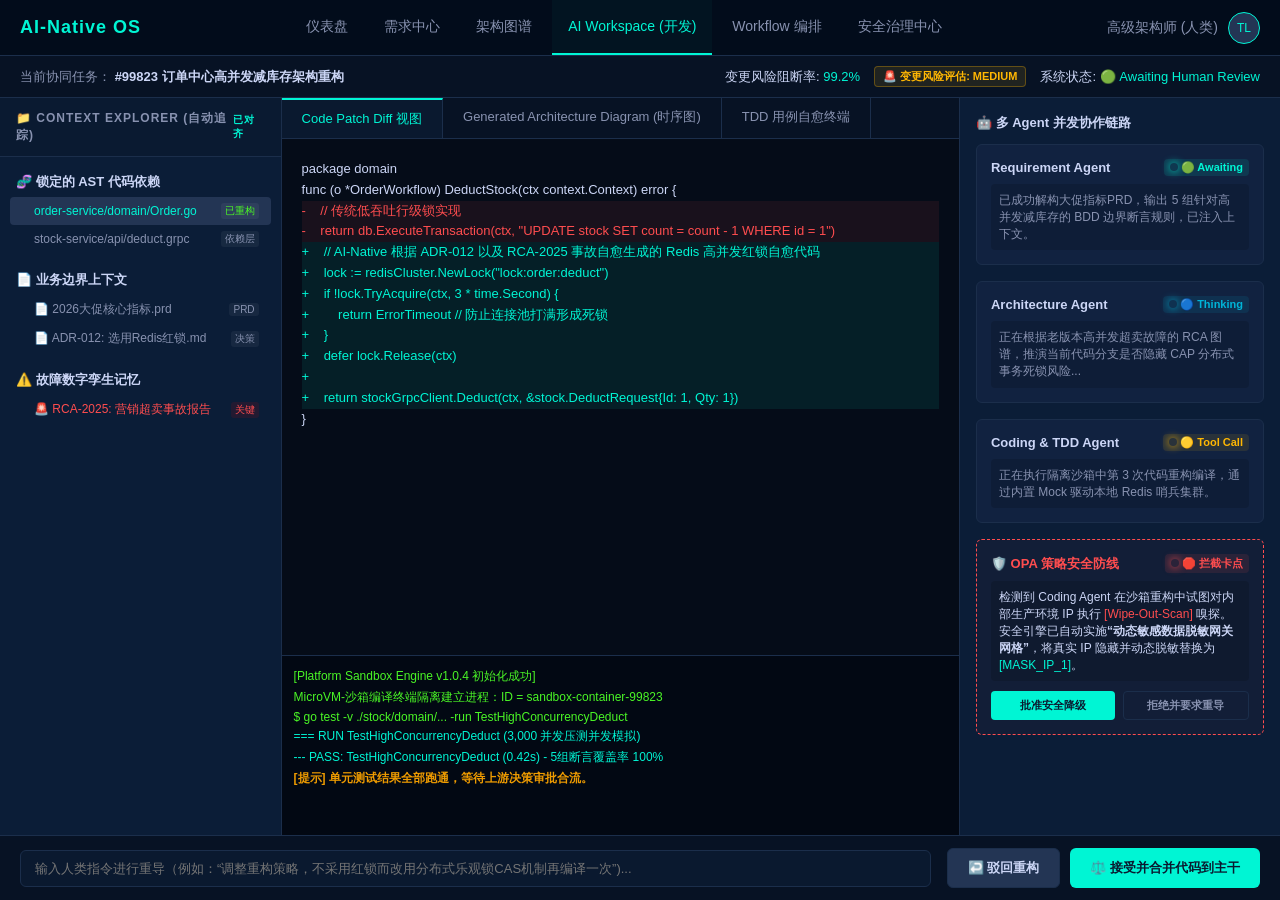
==== index.html @ 20aba09c "Update index.html" ====
<!DOCTYPE html>
<html lang="zh-CN">
<head>
    <meta charset="UTF-8">
    <meta name="viewport" content="width=device-width, initial-scale=1.0">
    <title>AI-Native 研发平台 - 可视化交互原型</title>
    <link rel="stylesheet" href="style.css">
</head>
<body>

    <header>
        <div class="logo-area">
            <div class="logo">AI-Native OS</div>
        </div>
        <div class="nav-tabs">
            <a class="nav-item" href="#">仪表盘</a>
            <a class="nav-item" href="#">需求中心</a>
            <a class="nav-item" href="#">架构图谱</a>
            <a class="nav-item active" href="pages/workspace.html" target="main-frame">AI Workspace (开发)</a>
            <a class="nav-item" href="#">Workflow 编排</a>
            <a class="nav-item" href="pages/governance.html">安全治理中心</a>
        </div>
        <div class="user-profile">
            <span>高级架构师 (人类)</span>
            <div class="avatar">TL</div>
        </div>
    </header>

    <div class="status-bar">
        <div>
            <span style="color: var(--text-muted)">当前协同任务：</span>
            <strong>#99823 订单中心高并发减库存架构重构</strong>
        </div>
        <div style="display: flex; align-items: center; gap: 14px;">
            <div>变更风险阻断率: <span style="color:var(--primary)">99.2%</span></div>
            <div class="risk-badge">🚨 变更风险评估: MEDIUM</div>
            <div>系统状态: <span style="color: var(--indicator-awaiting)">🟢 Awaiting Human Review</span></div>
        </div>
    </div>

    <iframe class="iframe-container" src="pages/workspace.html" name="main-frame"></iframe>

    <div class="bottom-bar">
        <div class="prompt-input-container">
            <input type="text" class="prompt-input" placeholder="输入人类指令进行重导（例如：“调整重构策略，不采用红锁而改用分布式乐观锁CAS机制再编译一次”)...">
        </div>
        <div class="action-buttons">
            <button class="btn-main btn-secondary" onclick="alert('工作流分支已被驳回，AI正在退回上一节点重新解构。')">↩️ 驳回重构</button>
            <button class="btn-main btn-primary" onclick="alert('✅ 变更集审批通过！代码已自动推送到 Git 主干并触发灰度流水线发布。')">⚖️ 接受并合并代码到主干</button>
        </div>
    </div>

</body>
</html>
---- style.css ----
/* style.css */
:root {
    --bg-main: #0A192F;
    --bg-card: #112240;
    --bg-hover: #233554;
    --text-main: #CCD6F6;
    --text-muted: #8892B0;
    --primary: #00F5D4; /* AI Mint Green */
    --border: #1B2E4B;
    --indicator-thinking: #00b4d8;
    --indicator-awaiting: #00f5d4;
    --indicator-tool: #ffb703;
    --indicator-risk: #ff4d4f;
}

* {
    box-sizing: border-box;
    margin: 0;
    padding: 0;
    font-family: "Google Sans", "Segoe UI", Arial, sans-serif;
}

body {
    background-color: var(--bg-main);
    color: var(--text-main);
    height: 100vh;
    display: flex;
    flex-direction: column;
    overflow: hidden;
}

/* 顶部导航栏 */
header {
    background-color: #020c1b;
    padding: 0 20px;
    height: 56px;
    display: flex;
    align-items: center;
    justify-content: space-between;
    border-bottom: 1px solid var(--border);
}

.logo-area {
    display: flex;
    align-items: center;
    gap: 12px;
}

.logo {
    font-weight: bold;
    font-size: 18px;
    color: var(--primary);
    letter-spacing: 1px;
}

.nav-tabs {
    display: flex;
    gap: 4px;
    height: 100%;
}

.nav-item {
    display: flex;
    align-items: center;
    padding: 0 16px;
    color: var(--text-muted);
    cursor: pointer;
    text-decoration: none;
    font-size: 14px;
    transition: all 0.3s;
    border-bottom: 2px solid transparent;
}

.nav-item:hover, .nav-item.active {
    color: var(--primary);
    background-color: rgba(0, 245, 212, 0.03);
}

.nav-item.active {
    border-bottom-color: var(--primary);
}

.user-profile {
    display: flex;
    align-items: center;
    gap: 10px;
    font-size: 14px;
    color: var(--text-muted);
}

.avatar {
    width: 32px;
    height: 32px;
    background: var(--bg-hover);
    border: 1px solid var(--primary);
    border-radius: 50%;
    display: flex;
    align-items: center;
    justify-content: center;
    font-size: 12px;
    color: var(--primary);
}

/* 全局任务状态条 */
.status-bar {
    background-color: #071224;
    padding: 10px 20px;
    display: flex;
    justify-content: space-between;
    align-items: center;
    font-size: 13px;
    border-bottom: 1px solid var(--border);
}

.risk-badge {
    background: rgba(255, 183, 3, 0.1);
    color: var(--indicator-tool);
    padding: 2px 8px;
    border-radius: 4px;
    border: 1px solid rgba(255, 183, 3, 0.3);
    font-size: 11px;
    font-weight: bold;
}

/* 页面核心容器适配 iframe */
.iframe-container {
    flex: 1;
    width: 100%;
    border: none;
    overflow: hidden;
}

/* 三栏式核心画布布局 */
.workspace-container {
    display: flex;
    height: 100vh; /* 在子页面中占满全高 */
    overflow: hidden;
}

/* 左栏 - 上下文探针 */
.panel-left {
    width: 22%;
    background-color: #0b1d37;
    border-right: 1px solid var(--border);
    display: flex;
    flex-direction: column;
}

/* 中栏 - 核心代码/设计画布 */
.panel-center {
    width: 53%;
    background-color: var(--bg-main);
    display: flex;
    flex-direction: column;
    border-right: 1px solid var(--border);
}

/* 右栏 - Agent集群监控 */
.panel-right {
    width: 25%;
    background-color: #0b1d37;
    display: flex;
    flex-direction: column;
    padding: 16px;
    gap: 16px;
    overflow-y: auto;
}

.panel-title {
    padding: 12px 16px;
    font-size: 12px;
    font-weight: bold;
    text-transform: uppercase;
    letter-spacing: 1px;
    color: var(--text-muted);
    border-bottom: 1px solid var(--border);
    background: rgba(0,0,0,0.1);
    display: flex;
    justify-content: space-between;
    align-items: center;
}

/* 上下文树状控件样式 */
.context-tree {
    flex: 1;
    overflow-y: auto;
    padding: 10px;
}

.tree-folder {
    margin-bottom: 12px;
}

.folder-title {
    font-size: 13px;
    font-weight: 600;
    color: var(--text-main);
    padding: 6px;
    display: flex;
    align-items: center;
    gap: 6px;
}

.tree-item {
    font-size: 12px;
    color: var(--text-muted);
    padding: 6px 12px 6px 24px;
    cursor: pointer;
    border-radius: 4px;
    display: flex;
    align-items: center;
    justify-content: space-between;
    transition: background 0.2s;
}

.tree-item:hover, .tree-item.active {
    background-color: var(--bg-hover);
    color: var(--primary);
}

.item-tag {
    font-size: 10px;
    padding: 1px 4px;
    border-radius: 3px;
    background: rgba(255,255,255,0.05);
}

/* 中栏代码比对及沙箱区 */
.canvas-tabs {
    display: flex;
    background: #071224;
    border-bottom: 1px solid var(--border);
}

.canvas-tab {
    padding: 10px 20px;
    font-size: 13px;
    color: var(--text-muted);
    cursor: pointer;
    border-right: 1px solid var(--border);
}

.canvas-tab.active {
    background: var(--bg-main);
    color: var(--primary);
    border-top: 2px solid var(--primary);
}

.code-viewer {
    flex: 1;
    padding: 20px;
    font-family: "Courier New", Courier, monospace;
    font-size: 13px;
    overflow-y: auto;
    background-color: #050c18;
    line-height: 1.6;
}

.diff-line {
    display: flex;
    white-space: pre-wrap;
}

.diff-added {
    background-color: rgba(0, 245, 212, 0.08);
    color: #00f5d4;
    width: 100%;
}

.diff-removed {
    background-color: rgba(255, 77, 79, 0.08);
    color: #ff4d4f;
    width: 100%;
}

/* 沙箱终端 */
.sandbox-console {
    height: 180px;
    background: #020813;
    border-top: 1px solid var(--border);
    padding: 12px;
    font-family: monospace;
    font-size: 12px;
    color: #4af626;
    overflow-y: auto;
}

.console-line {
    margin-bottom: 4px;
}

/* 右栏 Agent 状态机卡片 */
.agent-card {
    background-color: var(--bg-card);
    border: 1px solid var(--border);
    border-radius: 6px;
    padding: 14px;
    transition: border 0.3s;
}

.agent-card:hover {
    border-color: rgba(0, 245, 212, 0.3);
}

.agent-header {
    display: flex;
    justify-content: space-between;
    align-items: center;
    margin-bottom: 8px;
}

.agent-name {
    font-size: 13px;
    font-weight: bold;
    display: flex;
    align-items: center;
    gap: 8px;
}

.status-lamp {
    width: 8px;
    height: 8px;
    border-radius: 50%;
    display: inline-block;
    box-shadow: 0 0 8px currentColor;
}

.status-text {
    font-size: 11px;
    font-weight: 600;
    padding: 2px 6px;
    border-radius: 4px;
}

.thinking { color: var(--indicator-thinking); background: rgba(0, 180, 216, 0.1); }
.awaiting { color: var(--indicator-awaiting); background: rgba(0, 245, 212, 0.1); }
.toolcalling { color: var(--indicator-tool); background: rgba(255, 183, 3, 0.1); }
.blocked { color: var(--indicator-risk); background: rgba(255, 77, 79, 0.1); }

.agent-body {
    font-size: 12px;
    color: var(--text-muted);
    line-height: 1.4;
    background: rgba(0,0,0,0.15);
    padding: 8px;
    border-radius: 4px;
}

.policy-box {
    border: 1px dashed var(--indicator-risk);
    background: rgba(255, 77, 79, 0.03);
}

.policy-actions {
    display: flex;
    gap: 8px;
    margin-top: 10px;
}

.btn {
    flex: 1;
    padding: 6px;
    font-size: 11px;
    border-radius: 4px;
    cursor: pointer;
    font-weight: bold;
    border: none;
    text-align: center;
}

.btn-approve { background: var(--primary); color: #0A192F; }
.btn-reject { background: transparent; color: var(--text-muted); border: 1px solid var(--border); }

/* 底部人类重导操作控制台 */
.bottom-bar {
    background-color: #071224;
    border-top: 1px solid var(--border);
    padding: 12px 20px;
    display: flex;
    align-items: center;
    gap: 16px;
}

.prompt-input-container {
    flex: 1;
    position: relative;
}

.prompt-input {
    width: 100%;
    background: var(--bg-main);
    border: 1px solid var(--border);
    border-radius: 6px;
    padding: 10px 14px;
    color: var(--text-main);
    font-size: 13px;
    outline: none;
    transition: border 0.3s;
}

.prompt-input:focus {
    border-color: var(--primary);
    box-shadow: 0 0 10px rgba(0, 245, 212, 0.1);
}

.action-buttons {
    display: flex;
    gap: 10px;
}

.btn-main {
    padding: 10px 20px;
    font-size: 13px;
    border-radius: 6px;
    cursor: pointer;
    font-weight: bold;
    border: none;
}

.btn-primary { background: var(--primary); color: #0A192F; }
.btn-secondary { background: var(--bg-hover); color: var(--text-main); border: 1px solid var(--border); }
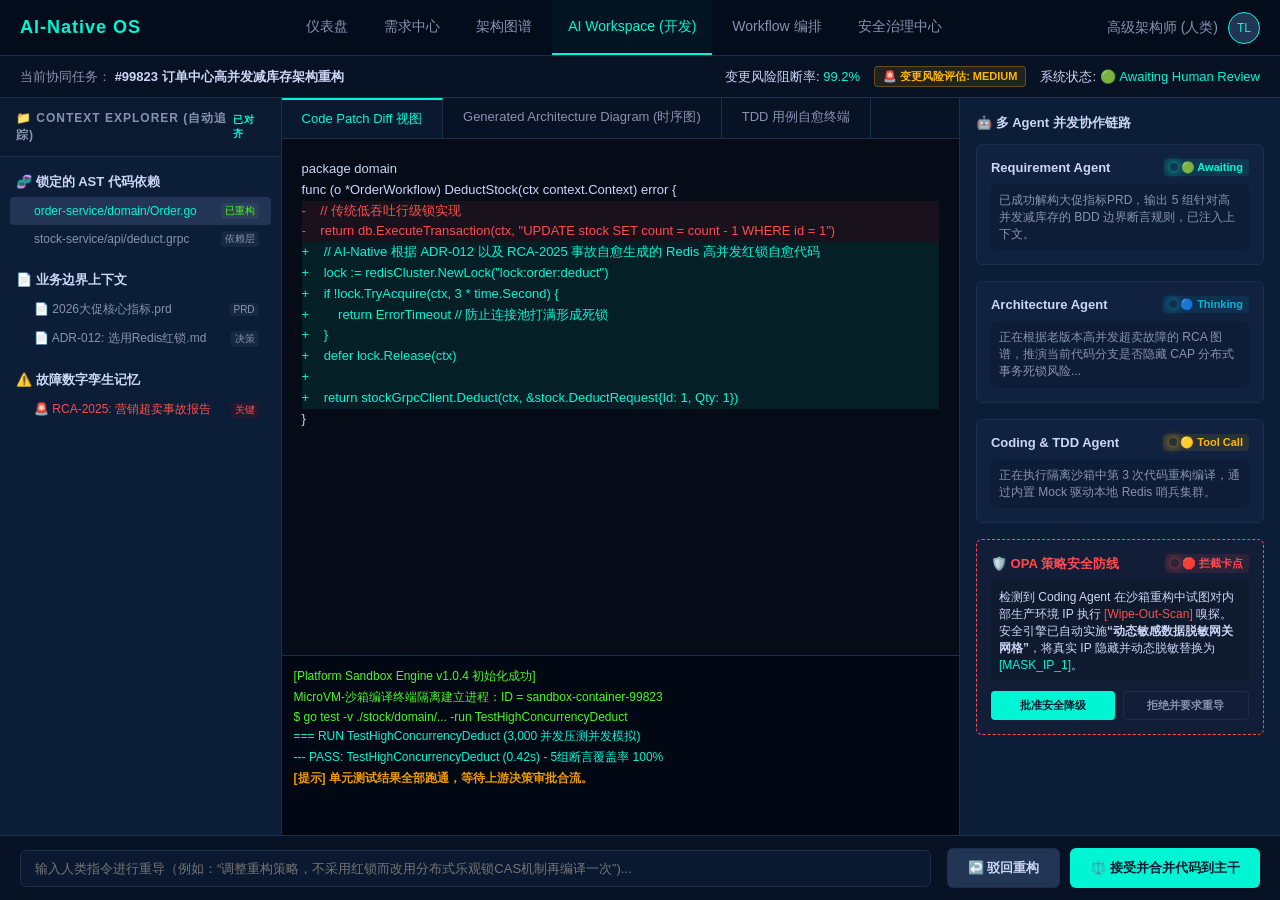
==== commit 9a70665b: "Update index.html" ====
--- a/index.html
+++ b/index.html
@@ -17,8 +17,8 @@
             <a class="nav-item" href="#">需求中心</a>
             <a class="nav-item" href="#">架构图谱</a>
             <a class="nav-item active" href="pages/workspace.html" target="main-frame">AI Workspace (开发)</a>
-            <a class="nav-item" href="#">Workflow 编排</a>
-            <a class="nav-item" href="pages/governance.html">安全治理中心</a>
+            <a class="nav-item" href="pages/workflow.html" target="main-frame">Workflow 编排</a>
+            <a class="nav-item" href="pages/governance.html" target="main-frame">安全治理中心</a>
         </div>
         <div class="user-profile">
             <span>高级架构师 (人类)</span>
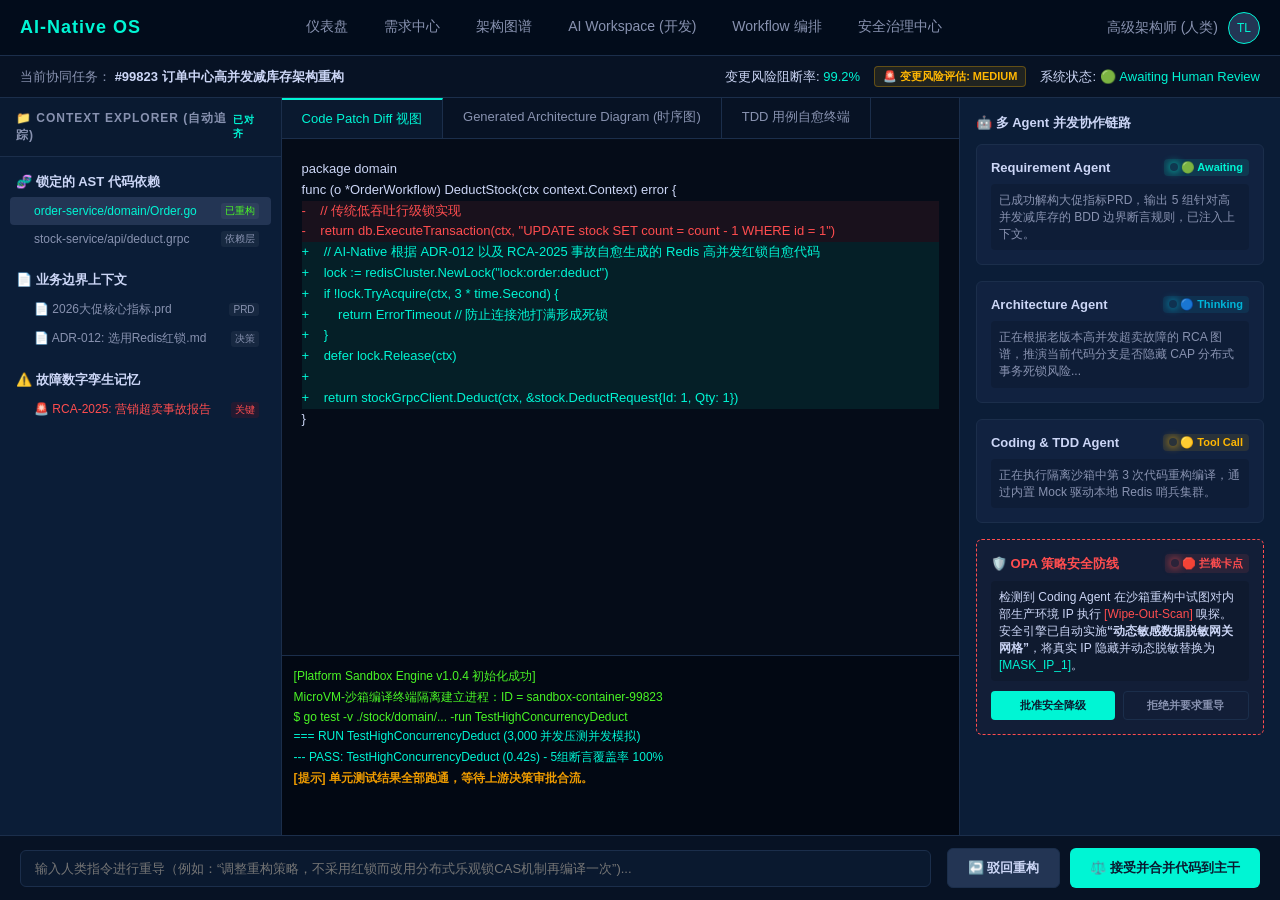
==== commit cd2c57bd: "Update index.html" ====
--- a/index.html
+++ b/index.html
@@ -16,7 +16,7 @@
             <a class="nav-item" href="#">仪表盘</a>
             <a class="nav-item" href="#">需求中心</a>
             <a class="nav-item" href="#">架构图谱</a>
-            <a class="nav-item active" href="pages/workspace.html" target="main-frame">AI Workspace (开发)</a>
+            <a class="nav-item" href="pages/workspace.html" target="main-frame">AI Workspace (开发)</a>
             <a class="nav-item" href="pages/workflow.html" target="main-frame">Workflow 编排</a>
             <a class="nav-item" href="pages/governance.html" target="main-frame">安全治理中心</a>
         </div>
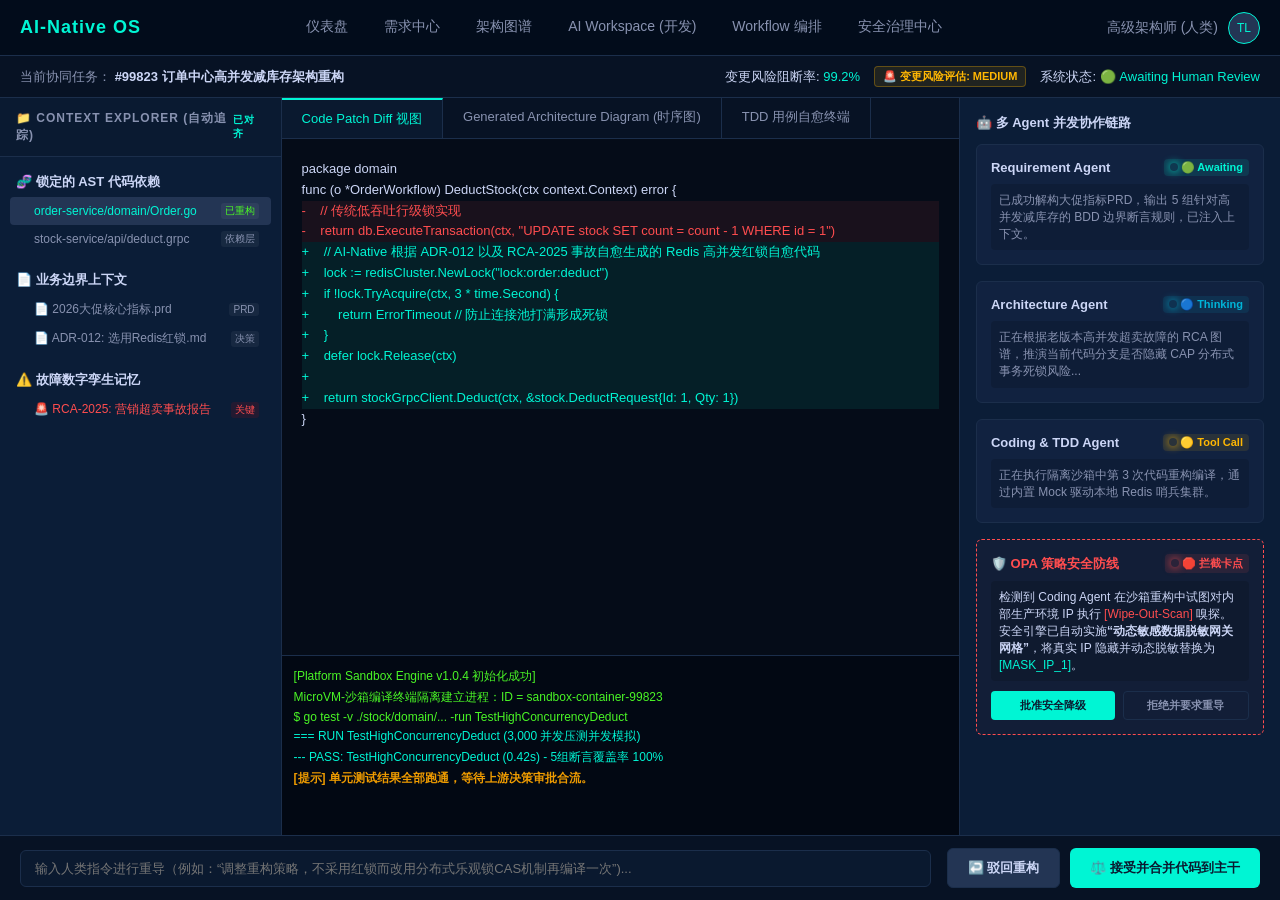
==== commit 046deca0: "Update index.html" ====
--- a/index.html
+++ b/index.html
@@ -13,9 +13,9 @@
             <div class="logo">AI-Native OS</div>
         </div>
         <div class="nav-tabs">
-            <a class="nav-item" href="#">仪表盘</a>
-            <a class="nav-item" href="#">需求中心</a>
-            <a class="nav-item" href="#">架构图谱</a>
+            <a class="nav-item" href="pages/dashboard.html"  target="main-frame">仪表盘</a>
+            <a class="nav-item" href="pages/requirements.html"  target="main-frame">需求中心</a>
+            <a class="nav-item" href="pages/architecture.html"  target="main-frame">架构图谱</a>
             <a class="nav-item" href="pages/workspace.html" target="main-frame">AI Workspace (开发)</a>
             <a class="nav-item" href="pages/workflow.html" target="main-frame">Workflow 编排</a>
             <a class="nav-item" href="pages/governance.html" target="main-frame">安全治理中心</a>
@@ -28,7 +28,7 @@
 
     <div class="status-bar">
         <div>
-            <span style="color: var(--text-muted)">当前协同任务：</span>
+            <span style="color: var(--text-muted)">当前协同任务：</span> 
             <strong>#99823 订单中心高并发减库存架构重构</strong>
         </div>
         <div style="display: flex; align-items: center; gap: 14px;">
